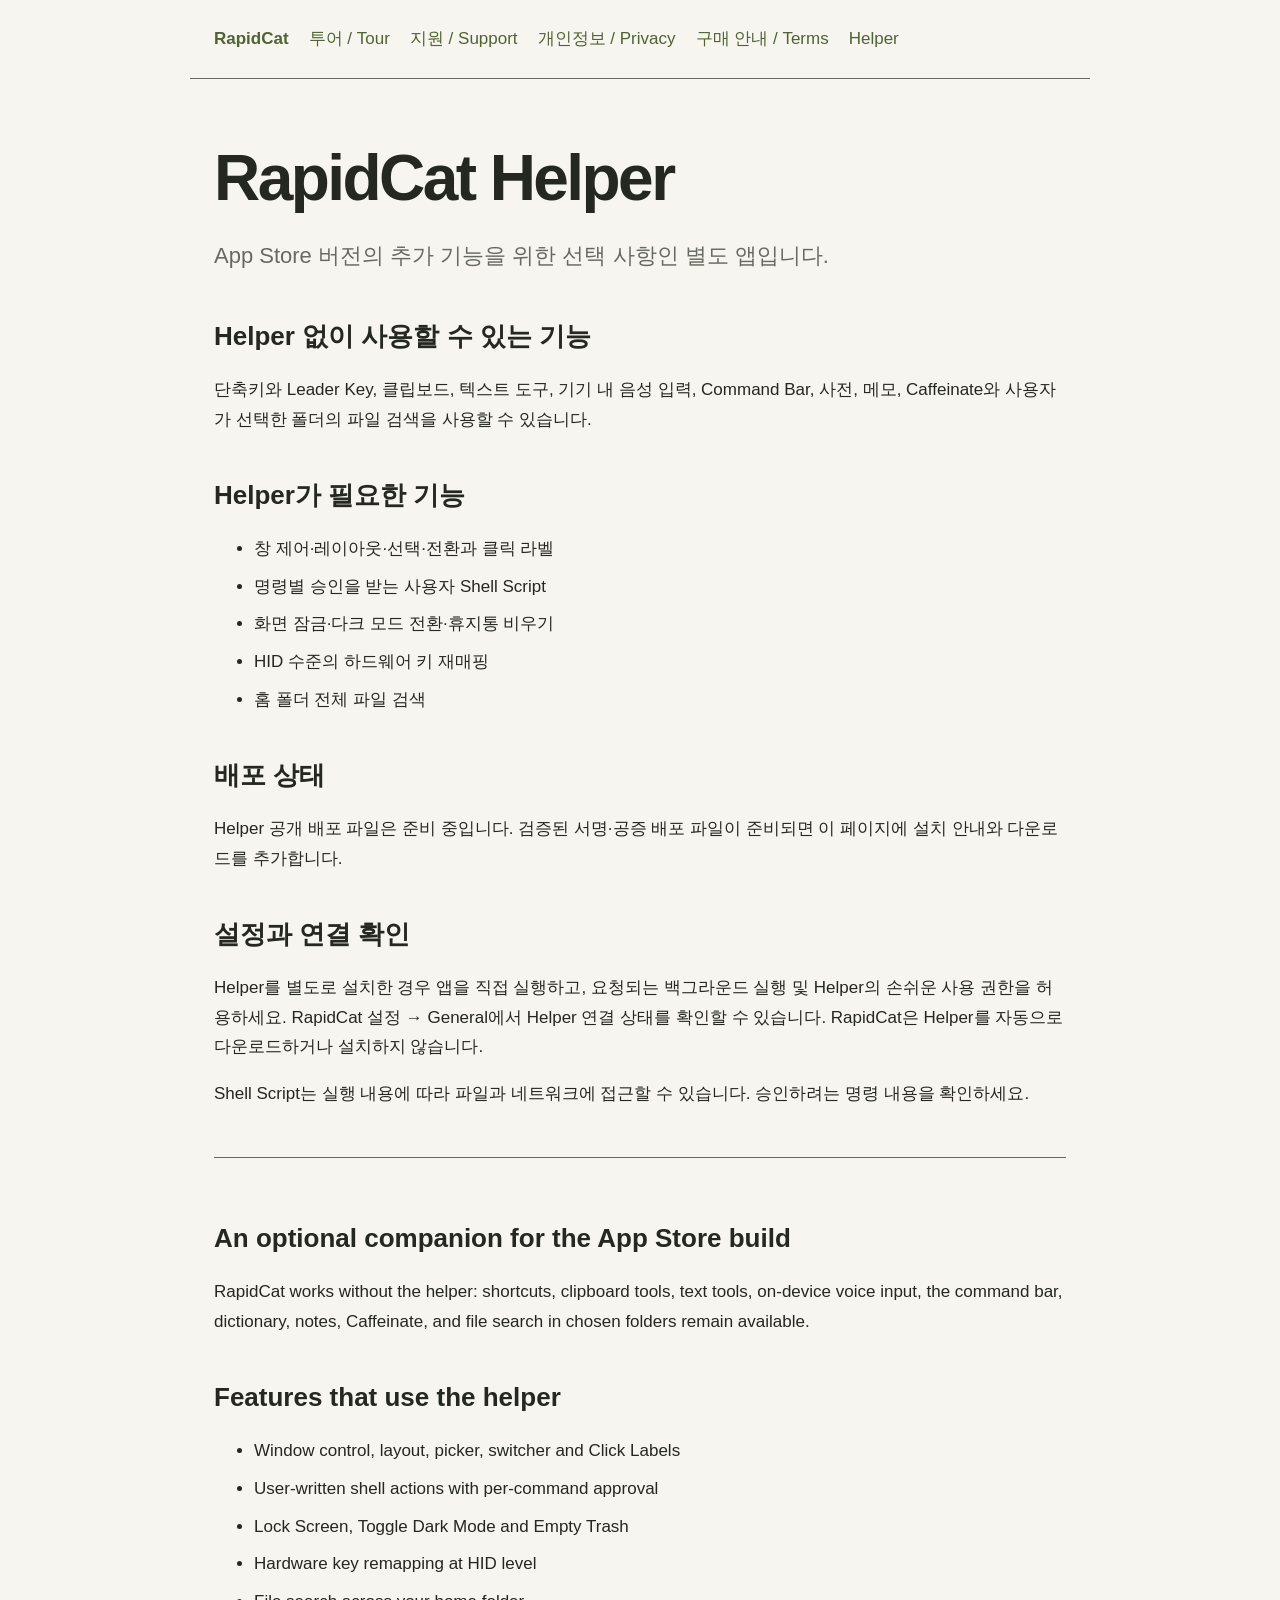
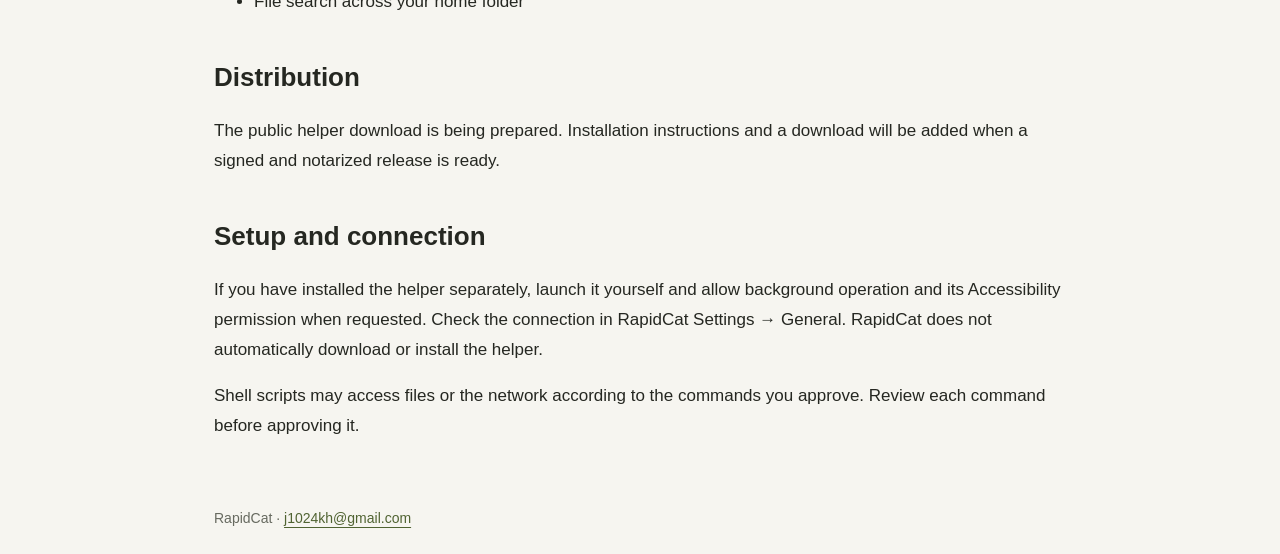
==== helper.html @ b2e02e48 "Publish RapidCat public website and release guides" ====
<!doctype html>
<html lang="ko"><head><meta charset="utf-8"><meta name="viewport" content="width=device-width,initial-scale=1"><title>RapidCat Helper — 안내 / Guide</title><meta name="description" content="RapidCat macOS productivity app — support, privacy and optional helper information"><link rel="stylesheet" href="styles.css"></head><body><nav aria-label="Main navigation"><a href="index.html"><b>RapidCat</b></a><a href="tour.html">투어 / Tour</a><a href="support.html">지원 / Support</a><a href="privacy.html">개인정보 / Privacy</a><a href="terms.html">구매 안내 / Terms</a><a href="helper.html">Helper</a></nav><main><h1>RapidCat Helper</h1><p class="lede">App Store 버전의 추가 기능을 위한 선택 사항인 별도 앱입니다.</p><h2>Helper 없이 사용할 수 있는 기능</h2><p>단축키와 Leader Key, 클립보드, 텍스트 도구, 기기 내 음성 입력, Command Bar, 사전, 메모, Caffeinate와 사용자가 선택한 폴더의 파일 검색을 사용할 수 있습니다.</p><h2>Helper가 필요한 기능</h2><ul><li>창 제어·레이아웃·선택·전환과 클릭 라벨</li><li>명령별 승인을 받는 사용자 Shell Script</li><li>화면 잠금·다크 모드 전환·휴지통 비우기</li><li>HID 수준의 하드웨어 키 재매핑</li><li>홈 폴더 전체 파일 검색</li></ul><h2>배포 상태</h2><p>Helper 공개 배포 파일은 준비 중입니다. 검증된 서명·공증 배포 파일이 준비되면 이 페이지에 설치 안내와 다운로드를 추가합니다.</p><h2>설정과 연결 확인</h2><p>Helper를 별도로 설치한 경우 앱을 직접 실행하고, 요청되는 백그라운드 실행 및 Helper의 손쉬운 사용 권한을 허용하세요. RapidCat 설정 → General에서 Helper 연결 상태를 확인할 수 있습니다. RapidCat은 Helper를 자동으로 다운로드하거나 설치하지 않습니다.</p><p>Shell Script는 실행 내용에 따라 파일과 네트워크에 접근할 수 있습니다. 승인하려는 명령 내용을 확인하세요.</p><section lang="en"><h2>An optional companion for the App Store build</h2><p>RapidCat works without the helper: shortcuts, clipboard tools, text tools, on-device voice input, the command bar, dictionary, notes, Caffeinate, and file search in chosen folders remain available.</p><h2>Features that use the helper</h2><ul><li>Window control, layout, picker, switcher and Click Labels</li><li>User-written shell actions with per-command approval</li><li>Lock Screen, Toggle Dark Mode and Empty Trash</li><li>Hardware key remapping at HID level</li><li>File search across your home folder</li></ul><h2>Distribution</h2><p>The public helper download is being prepared. Installation instructions and a download will be added when a signed and notarized release is ready.</p><h2>Setup and connection</h2><p>If you have installed the helper separately, launch it yourself and allow background operation and its Accessibility permission when requested. Check the connection in RapidCat Settings → General. RapidCat does not automatically download or install the helper.</p><p>Shell scripts may access files or the network according to the commands you approve. Review each command before approving it.</p></section></main><footer>RapidCat · <a href="mailto:j1024kh@gmail.com">j1024kh@gmail.com</a></footer></body></html>
---- styles.css ----
:root{color-scheme:light dark;--bg:#f6f5f0;--ink:#252721;--muted:#676a60;--card:#fff;--accent:#506332} @media(prefers-color-scheme:dark){:root{--bg:#171b16;--ink:#eeeede;--muted:#b3b8aa;--card:#232a21;--accent:#bfd895}}*{box-sizing:border-box}body{margin:0;background:var(--bg);color:var(--ink);font:17px/1.75 -apple-system,BlinkMacSystemFont,"Segoe UI",sans-serif}main,nav,footer{max-width:900px;margin:auto;padding:24px}nav{display:flex;flex-wrap:wrap;gap:20px;border-bottom:1px solid var(--muted)}a{color:var(--accent);text-underline-offset:4px}nav a{text-decoration:none}h1{font-size:clamp(36px,7vw,64px);line-height:1.1;letter-spacing:-.04em;margin:40px 0 24px}h2{font-size:26px;line-height:1.3;margin-top:44px}h3{font-size:20px;margin-top:28px}.lede{font-size:22px;color:var(--muted)}.card{background:var(--card);border-radius:16px;padding:24px;margin:24px 0}.tag,footer{color:var(--muted);font-size:14px}li{margin:8px 0}code{overflow-wrap:anywhere}section[lang=en]{border-top:1px solid var(--muted);margin-top:48px;padding-top:20px}a:focus-visible{outline:3px solid var(--accent);outline-offset:5px}
h1,h2,h3{word-break:keep-all;overflow-wrap:anywhere}
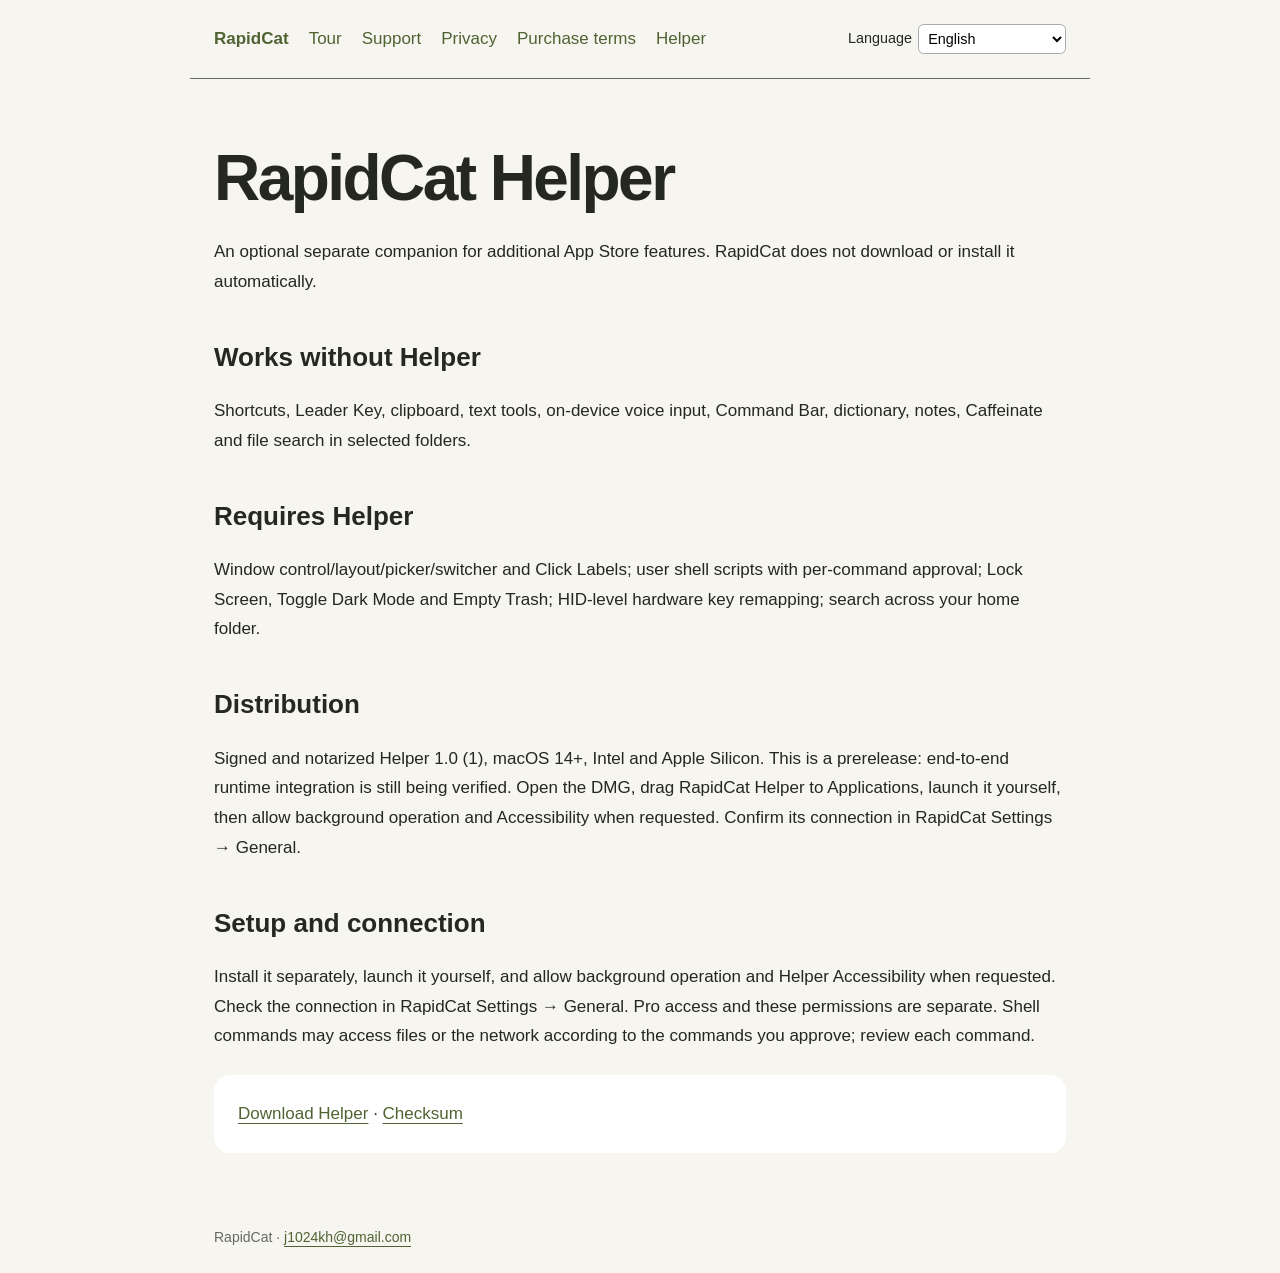
==== commit 6fc229e6: "Publish notarized Helper download and browser-language website" ====
--- a/helper.html
+++ b/helper.html
@@ -1,2 +1,2 @@
 <!doctype html>
-<html lang="ko"><head><meta charset="utf-8"><meta name="viewport" content="width=device-width,initial-scale=1"><title>RapidCat Helper — 안내 / Guide</title><meta name="description" content="RapidCat macOS productivity app — support, privacy and optional helper information"><link rel="stylesheet" href="styles.css"></head><body><nav aria-label="Main navigation"><a href="index.html"><b>RapidCat</b></a><a href="tour.html">투어 / Tour</a><a href="support.html">지원 / Support</a><a href="privacy.html">개인정보 / Privacy</a><a href="terms.html">구매 안내 / Terms</a><a href="helper.html">Helper</a></nav><main><h1>RapidCat Helper</h1><p class="lede">App Store 버전의 추가 기능을 위한 선택 사항인 별도 앱입니다.</p><h2>Helper 없이 사용할 수 있는 기능</h2><p>단축키와 Leader Key, 클립보드, 텍스트 도구, 기기 내 음성 입력, Command Bar, 사전, 메모, Caffeinate와 사용자가 선택한 폴더의 파일 검색을 사용할 수 있습니다.</p><h2>Helper가 필요한 기능</h2><ul><li>창 제어·레이아웃·선택·전환과 클릭 라벨</li><li>명령별 승인을 받는 사용자 Shell Script</li><li>화면 잠금·다크 모드 전환·휴지통 비우기</li><li>HID 수준의 하드웨어 키 재매핑</li><li>홈 폴더 전체 파일 검색</li></ul><h2>배포 상태</h2><p>Helper 공개 배포 파일은 준비 중입니다. 검증된 서명·공증 배포 파일이 준비되면 이 페이지에 설치 안내와 다운로드를 추가합니다.</p><h2>설정과 연결 확인</h2><p>Helper를 별도로 설치한 경우 앱을 직접 실행하고, 요청되는 백그라운드 실행 및 Helper의 손쉬운 사용 권한을 허용하세요. RapidCat 설정 → General에서 Helper 연결 상태를 확인할 수 있습니다. RapidCat은 Helper를 자동으로 다운로드하거나 설치하지 않습니다.</p><p>Shell Script는 실행 내용에 따라 파일과 네트워크에 접근할 수 있습니다. 승인하려는 명령 내용을 확인하세요.</p><section lang="en"><h2>An optional companion for the App Store build</h2><p>RapidCat works without the helper: shortcuts, clipboard tools, text tools, on-device voice input, the command bar, dictionary, notes, Caffeinate, and file search in chosen folders remain available.</p><h2>Features that use the helper</h2><ul><li>Window control, layout, picker, switcher and Click Labels</li><li>User-written shell actions with per-command approval</li><li>Lock Screen, Toggle Dark Mode and Empty Trash</li><li>Hardware key remapping at HID level</li><li>File search across your home folder</li></ul><h2>Distribution</h2><p>The public helper download is being prepared. Installation instructions and a download will be added when a signed and notarized release is ready.</p><h2>Setup and connection</h2><p>If you have installed the helper separately, launch it yourself and allow background operation and its Accessibility permission when requested. Check the connection in RapidCat Settings → General. RapidCat does not automatically download or install the helper.</p><p>Shell scripts may access files or the network according to the commands you approve. Review each command before approving it.</p></section></main><footer>RapidCat · <a href="mailto:j1024kh@gmail.com">j1024kh@gmail.com</a></footer></body></html>
+<html lang="en"><head><meta charset="utf-8"><meta name="viewport" content="width=device-width,initial-scale=1"><title>RapidCat — Helper</title><meta name="description" content="RapidCat macOS productivity app: support, privacy, purchase terms and optional Helper"><link rel="stylesheet" href="styles.css"><script defer src="i18n.js"></script></head><body data-page="helper"><nav id="site-navigation" aria-label="Navigation"><a href="index.html"><b>RapidCat</b></a><a href="tour.html">Tour</a><a href="support.html">Support</a><a href="privacy.html">Privacy</a><a href="terms.html">Purchase terms</a><a href="helper.html">Helper</a></nav><main id="content"><h1>RapidCat Helper</h1><p>An optional separate companion for additional App Store features. RapidCat does not download or install it automatically.</p><h2>Works without Helper</h2><p>Shortcuts, Leader Key, clipboard, text tools, on-device voice input, Command Bar, dictionary, notes, Caffeinate and file search in selected folders.</p><h2>Requires Helper</h2><p>Window control/layout/picker/switcher and Click Labels; user shell scripts with per-command approval; Lock Screen, Toggle Dark Mode and Empty Trash; HID-level hardware key remapping; search across your home folder.</p><h2>Distribution</h2><p>Signed and notarized Helper 1.0 (1), macOS 14+, Intel and Apple Silicon. This is a prerelease: end-to-end runtime integration is still being verified. Open the DMG, drag RapidCat Helper to Applications, launch it yourself, then allow background operation and Accessibility when requested. Confirm its connection in RapidCat Settings → General.</p><h2>Setup and connection</h2><p>Install it separately, launch it yourself, and allow background operation and Helper Accessibility when requested. Check the connection in RapidCat Settings → General. Pro access and these permissions are separate. Shell commands may access files or the network according to the commands you approve; review each command.</p><p><a href="https://github.com/kelvin1024/rapidcat-release/releases/download/helper-v1.0-build1/RapidCat-Helper-1.0-1.dmg">Download Helper</a> · <a href="https://github.com/kelvin1024/rapidcat-release/releases/download/helper-v1.0-build1/SHA256SUMS.txt">Checksum</a></p></main><footer>RapidCat · <a href="mailto:j1024kh@gmail.com">j1024kh@gmail.com</a></footer></body></html>
--- a/styles.css
+++ b/styles.css
@@ -1,2 +1,4 @@
  :root{color-scheme:light dark;--bg:#f6f5f0;--ink:#252721;--muted:#676a60;--card:#fff;--accent:#506332} @media(prefers-color-scheme:dark){:root{--bg:#171b16;--ink:#eeeede;--muted:#b3b8aa;--card:#232a21;--accent:#bfd895}}*{box-sizing:border-box}body{margin:0;background:var(--bg);color:var(--ink);font:17px/1.75 -apple-system,BlinkMacSystemFont,"Segoe UI",sans-serif}main,nav,footer{max-width:900px;margin:auto;padding:24px}nav{display:flex;flex-wrap:wrap;gap:20px;border-bottom:1px solid var(--muted)}a{color:var(--accent);text-underline-offset:4px}nav a{text-decoration:none}h1{font-size:clamp(36px,7vw,64px);line-height:1.1;letter-spacing:-.04em;margin:40px 0 24px}h2{font-size:26px;line-height:1.3;margin-top:44px}h3{font-size:20px;margin-top:28px}.lede{font-size:22px;color:var(--muted)}.card{background:var(--card);border-radius:16px;padding:24px;margin:24px 0}.tag,footer{color:var(--muted);font-size:14px}li{margin:8px 0}code{overflow-wrap:anywhere}section[lang=en]{border-top:1px solid var(--muted);margin-top:48px;padding-top:20px}a:focus-visible{outline:3px solid var(--accent);outline-offset:5px}
 h1,h2,h3{word-break:keep-all;overflow-wrap:anywhere}
+
+.language-choice{margin-left:auto;display:flex;align-items:center;gap:.4rem;font-size:.9rem}.language-choice select{font:inherit;padding:.3rem;border:1px solid #aaa;border-radius:.35rem;background:Canvas;color:CanvasText}nav{flex-wrap:wrap}main p{overflow-wrap:anywhere}
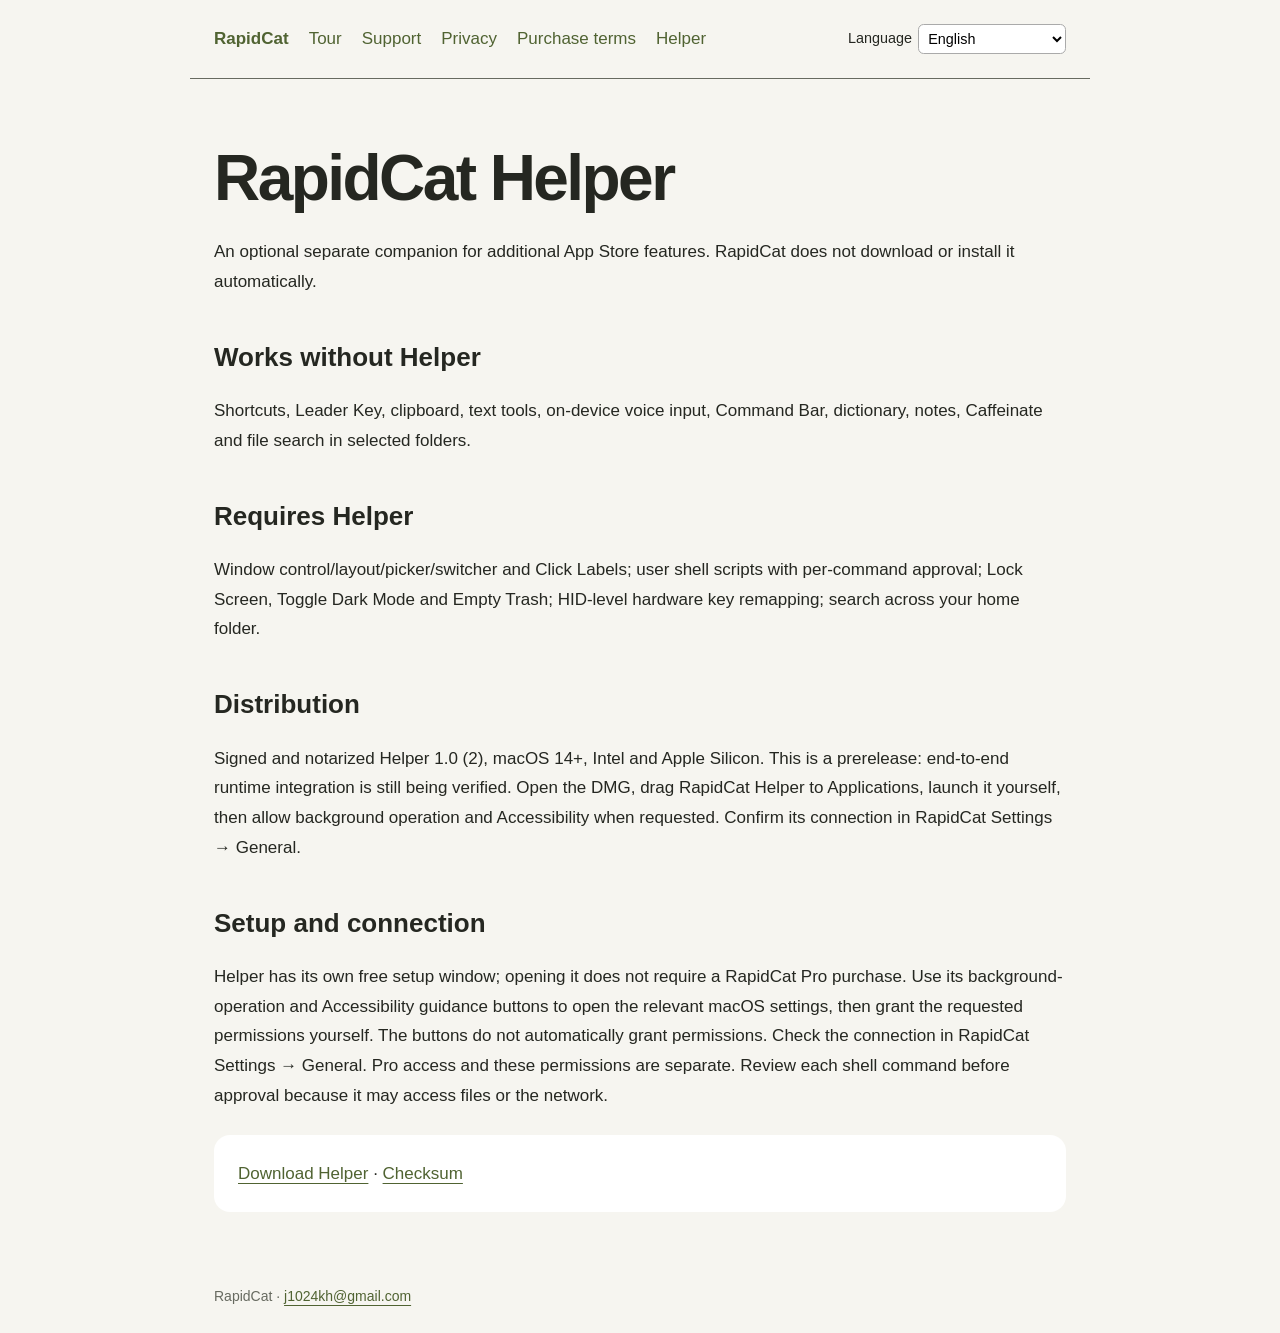
==== commit 70160c58: "Replace current Helper download and free setup instructions" ====
--- a/helper.html
+++ b/helper.html
@@ -1,2 +1,2 @@
 <!doctype html>
-<html lang="en"><head><meta charset="utf-8"><meta name="viewport" content="width=device-width,initial-scale=1"><title>RapidCat — Helper</title><meta name="description" content="RapidCat macOS productivity app: support, privacy, purchase terms and optional Helper"><link rel="stylesheet" href="styles.css"><script defer src="i18n.js"></script></head><body data-page="helper"><nav id="site-navigation" aria-label="Navigation"><a href="index.html"><b>RapidCat</b></a><a href="tour.html">Tour</a><a href="support.html">Support</a><a href="privacy.html">Privacy</a><a href="terms.html">Purchase terms</a><a href="helper.html">Helper</a></nav><main id="content"><h1>RapidCat Helper</h1><p>An optional separate companion for additional App Store features. RapidCat does not download or install it automatically.</p><h2>Works without Helper</h2><p>Shortcuts, Leader Key, clipboard, text tools, on-device voice input, Command Bar, dictionary, notes, Caffeinate and file search in selected folders.</p><h2>Requires Helper</h2><p>Window control/layout/picker/switcher and Click Labels; user shell scripts with per-command approval; Lock Screen, Toggle Dark Mode and Empty Trash; HID-level hardware key remapping; search across your home folder.</p><h2>Distribution</h2><p>Signed and notarized Helper 1.0 (1), macOS 14+, Intel and Apple Silicon. This is a prerelease: end-to-end runtime integration is still being verified. Open the DMG, drag RapidCat Helper to Applications, launch it yourself, then allow background operation and Accessibility when requested. Confirm its connection in RapidCat Settings → General.</p><h2>Setup and connection</h2><p>Install it separately, launch it yourself, and allow background operation and Helper Accessibility when requested. Check the connection in RapidCat Settings → General. Pro access and these permissions are separate. Shell commands may access files or the network according to the commands you approve; review each command.</p><p><a href="https://github.com/kelvin1024/rapidcat-release/releases/download/helper-v1.0-build1/RapidCat-Helper-1.0-1.dmg">Download Helper</a> · <a href="https://github.com/kelvin1024/rapidcat-release/releases/download/helper-v1.0-build1/SHA256SUMS.txt">Checksum</a></p></main><footer>RapidCat · <a href="mailto:j1024kh@gmail.com">j1024kh@gmail.com</a></footer></body></html>
+<html lang="en"><head><meta charset="utf-8"><meta name="viewport" content="width=device-width,initial-scale=1"><title>RapidCat — Helper</title><meta name="description" content="RapidCat macOS productivity app: support, privacy, purchase terms and optional Helper"><link rel="stylesheet" href="styles.css"><script defer src="i18n.js"></script></head><body data-page="helper"><nav id="site-navigation" aria-label="Navigation"><a href="index.html"><b>RapidCat</b></a><a href="tour.html">Tour</a><a href="support.html">Support</a><a href="privacy.html">Privacy</a><a href="terms.html">Purchase terms</a><a href="helper.html">Helper</a></nav><main id="content"><h1>RapidCat Helper</h1><p>An optional separate companion for additional App Store features. RapidCat does not download or install it automatically.</p><h2>Works without Helper</h2><p>Shortcuts, Leader Key, clipboard, text tools, on-device voice input, Command Bar, dictionary, notes, Caffeinate and file search in selected folders.</p><h2>Requires Helper</h2><p>Window control/layout/picker/switcher and Click Labels; user shell scripts with per-command approval; Lock Screen, Toggle Dark Mode and Empty Trash; HID-level hardware key remapping; search across your home folder.</p><h2>Distribution</h2><p>Signed and notarized Helper 1.0 (2), macOS 14+, Intel and Apple Silicon. This is a prerelease: end-to-end runtime integration is still being verified. Open the DMG, drag RapidCat Helper to Applications, launch it yourself, then allow background operation and Accessibility when requested. Confirm its connection in RapidCat Settings → General.</p><h2>Setup and connection</h2><p>Helper has its own free setup window; opening it does not require a RapidCat Pro purchase. Use its background-operation and Accessibility guidance buttons to open the relevant macOS settings, then grant the requested permissions yourself. The buttons do not automatically grant permissions. Check the connection in RapidCat Settings → General. Pro access and these permissions are separate. Review each shell command before approval because it may access files or the network.</p><p><a href="https://github.com/kelvin1024/rapidcat-release/releases/download/helper/RapidCat-Helper.dmg">Download Helper</a> · <a href="https://github.com/kelvin1024/rapidcat-release/releases/download/helper/SHA256SUMS.txt">Checksum</a></p></main><footer>RapidCat · <a href="mailto:j1024kh@gmail.com">j1024kh@gmail.com</a></footer></body></html>
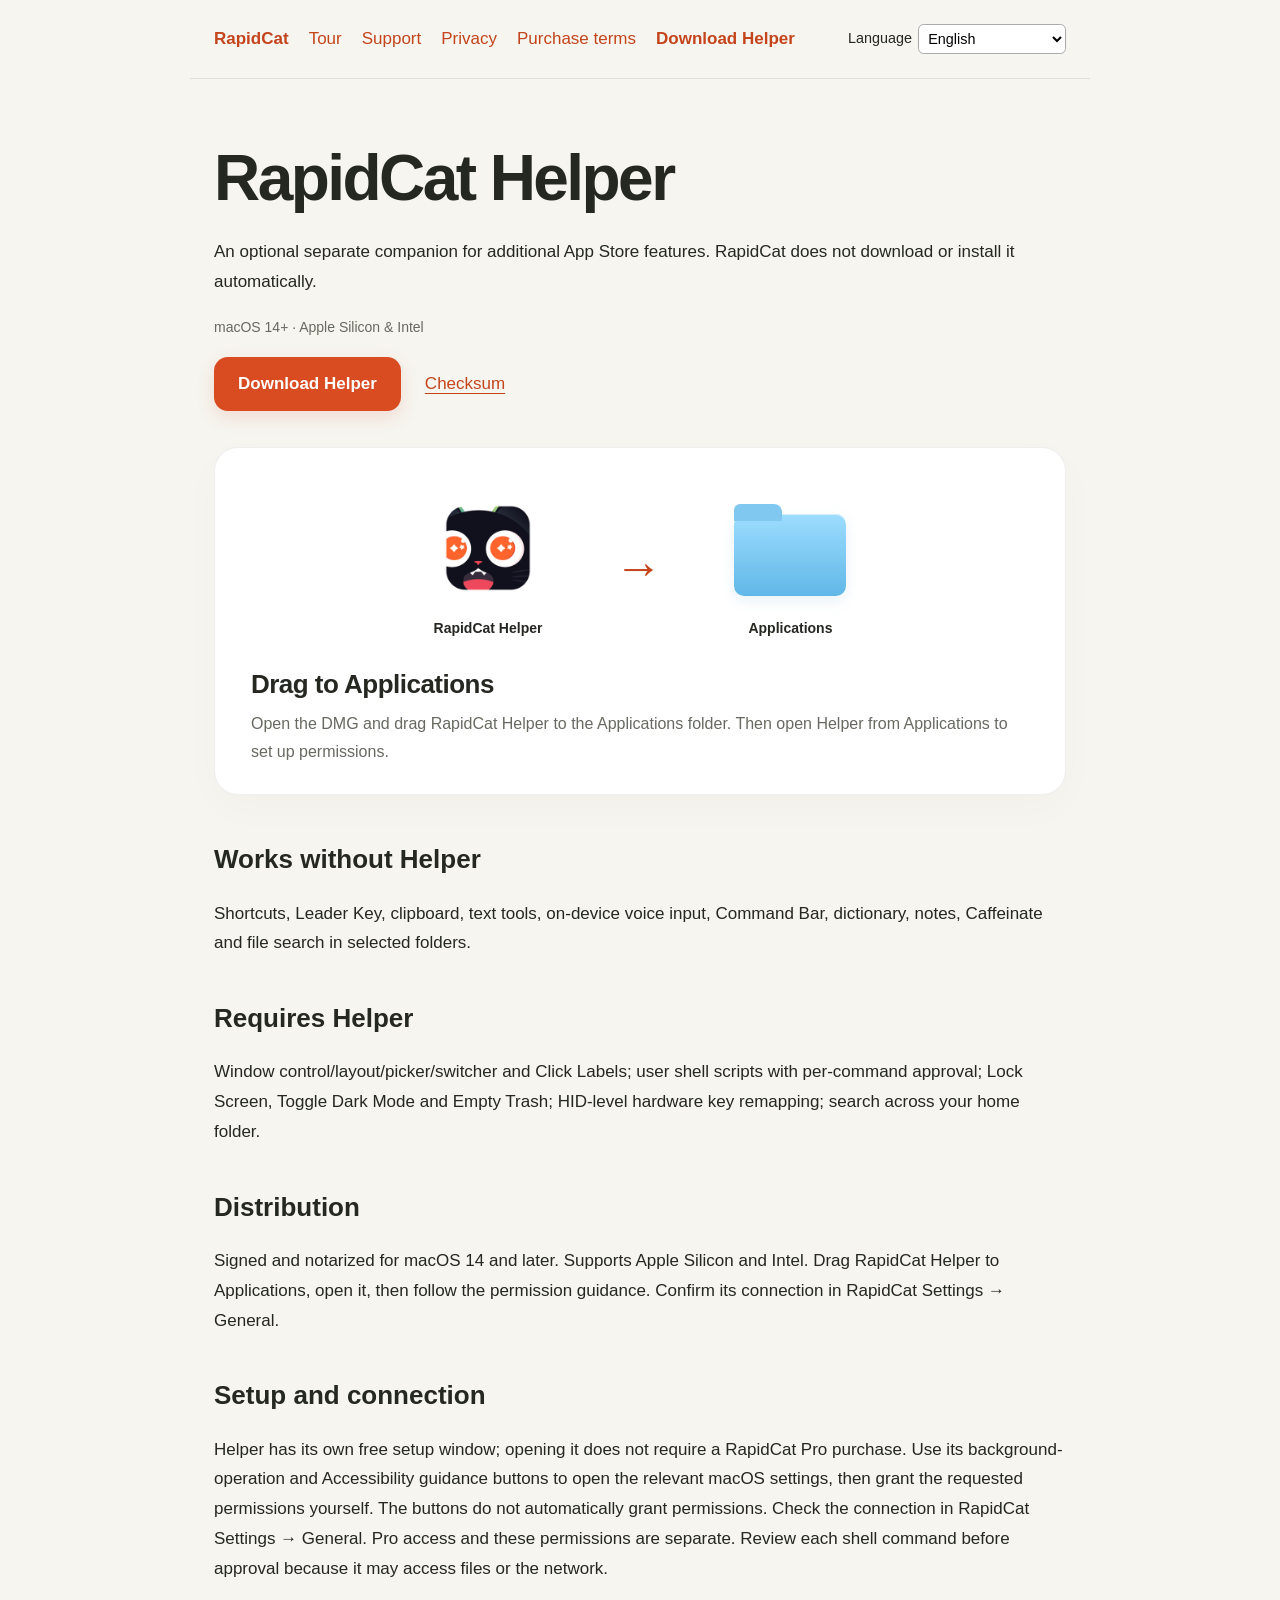
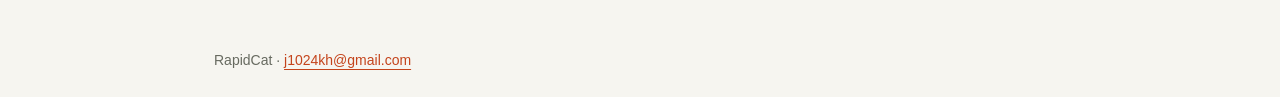
==== commit 1b8bf08d: "Prepare launch pages and a direct Helper download flow" ====
--- a/helper.html
+++ b/helper.html
@@ -1,2 +1,2 @@
 <!doctype html>
-<html lang="en"><head><meta charset="utf-8"><meta name="viewport" content="width=device-width,initial-scale=1"><title>RapidCat — Helper</title><meta name="description" content="RapidCat macOS productivity app: support, privacy, purchase terms and optional Helper"><link rel="stylesheet" href="styles.css"><script defer src="i18n.js"></script></head><body data-page="helper"><nav id="site-navigation" aria-label="Navigation"><a href="index.html"><b>RapidCat</b></a><a href="tour.html">Tour</a><a href="support.html">Support</a><a href="privacy.html">Privacy</a><a href="terms.html">Purchase terms</a><a href="helper.html">Helper</a></nav><main id="content"><h1>RapidCat Helper</h1><p>An optional separate companion for additional App Store features. RapidCat does not download or install it automatically.</p><h2>Works without Helper</h2><p>Shortcuts, Leader Key, clipboard, text tools, on-device voice input, Command Bar, dictionary, notes, Caffeinate and file search in selected folders.</p><h2>Requires Helper</h2><p>Window control/layout/picker/switcher and Click Labels; user shell scripts with per-command approval; Lock Screen, Toggle Dark Mode and Empty Trash; HID-level hardware key remapping; search across your home folder.</p><h2>Distribution</h2><p>Signed and notarized Helper 1.0 (2), macOS 14+, Intel and Apple Silicon. This is a prerelease: end-to-end runtime integration is still being verified. Open the DMG, drag RapidCat Helper to Applications, launch it yourself, then allow background operation and Accessibility when requested. Confirm its connection in RapidCat Settings → General.</p><h2>Setup and connection</h2><p>Helper has its own free setup window; opening it does not require a RapidCat Pro purchase. Use its background-operation and Accessibility guidance buttons to open the relevant macOS settings, then grant the requested permissions yourself. The buttons do not automatically grant permissions. Check the connection in RapidCat Settings → General. Pro access and these permissions are separate. Review each shell command before approval because it may access files or the network.</p><p><a href="https://github.com/kelvin1024/rapidcat-release/releases/download/helper/RapidCat-Helper.dmg">Download Helper</a> · <a href="https://github.com/kelvin1024/rapidcat-release/releases/download/helper/SHA256SUMS.txt">Checksum</a></p></main><footer>RapidCat · <a href="mailto:j1024kh@gmail.com">j1024kh@gmail.com</a></footer></body></html>
+<html lang="en"><head><meta charset="utf-8"><meta name="viewport" content="width=device-width,initial-scale=1"><title>RapidCat — Helper</title><meta name="description" content="RapidCat macOS productivity app: support, privacy, purchase terms and optional Helper"><link rel="stylesheet" href="styles.css?v=13d7dd67d742"><script defer src="i18n.js?v=284ce69a76f2"></script></head><body data-page="helper"><nav id="site-navigation" aria-label="Navigation"><a href="index.html"><b>RapidCat</b></a><a href="tour.html">Tour</a><a href="support.html">Support</a><a href="privacy.html">Privacy</a><a href="terms.html">Purchase terms</a><a href="helper.html">Download Helper</a></nav><main id="content"><h1>RapidCat Helper</h1><p>An optional separate companion for additional App Store features. RapidCat does not download or install it automatically.</p><section class="helper-download"><p class="tag">macOS 14+ · Apple Silicon &amp; Intel</p><div class="download-actions"><a class="button" href="https://github.com/kelvin1024/rapidcat-release/releases/download/helper-v1.0-build1/RapidCat-Helper-1.0-1.dmg">Download Helper</a><a href="https://github.com/kelvin1024/rapidcat-release/releases/download/helper-v1.0-build1/SHA256SUMS.txt">Checksum</a></div></section><section class="install-guide"><div class="install-diagram" aria-hidden="true"><div class="install-item"><img src="app-icon.png" alt=""><span>RapidCat Helper</span></div><span class="install-arrow">→</span><div class="install-item"><span class="folder-icon"></span><span>Applications</span></div></div><h2>Drag to Applications</h2><p>Open the DMG and drag RapidCat Helper to the Applications folder. Then open Helper from Applications to set up permissions.</p></section><h2>Works without Helper</h2><p>Shortcuts, Leader Key, clipboard, text tools, on-device voice input, Command Bar, dictionary, notes, Caffeinate and file search in selected folders.</p><h2>Requires Helper</h2><p>Window control/layout/picker/switcher and Click Labels; user shell scripts with per-command approval; Lock Screen, Toggle Dark Mode and Empty Trash; HID-level hardware key remapping; search across your home folder.</p><h2>Distribution</h2><p>Signed and notarized for macOS 14 and later. Supports Apple Silicon and Intel. Drag RapidCat Helper to Applications, open it, then follow the permission guidance. Confirm its connection in RapidCat Settings → General.</p><h2>Setup and connection</h2><p>Helper has its own free setup window; opening it does not require a RapidCat Pro purchase. Use its background-operation and Accessibility guidance buttons to open the relevant macOS settings, then grant the requested permissions yourself. The buttons do not automatically grant permissions. Check the connection in RapidCat Settings → General. Pro access and these permissions are separate. Review each shell command before approval because it may access files or the network.</p></main><footer>RapidCat · <a href="mailto:j1024kh@gmail.com">j1024kh@gmail.com</a></footer></body></html>
--- a/styles.css
+++ b/styles.css
@@ -2,3 +2,5 @@
 h1,h2,h3{word-break:keep-all;overflow-wrap:anywhere}
 
 .language-choice{margin-left:auto;display:flex;align-items:center;gap:.4rem;font-size:.9rem}.language-choice select{font:inherit;padding:.3rem;border:1px solid #aaa;border-radius:.35rem;background:Canvas;color:CanvasText}nav{flex-wrap:wrap}main p{overflow-wrap:anywhere}
+:root{--accent:#c4441c} @media(prefers-color-scheme:dark){:root{--accent:#ff906a}}
+.button{display:inline-flex;align-items:center;justify-content:center;min-height:52px;padding:12px 24px;border-radius:14px;background:#d94b21;color:#fff;text-decoration:none;font-size:17px;font-weight:650;box-shadow:0 6px 18px #d94b2126;transition:background .15s,transform .15s}.button:hover{background:#b93914;transform:translateY(-1px)}.download-actions{display:flex;align-items:center;gap:24px;flex-wrap:wrap}.helper-download{margin:0 0 36px}.helper-download .tag{margin:18px 0}.install-guide{background:var(--card);border:1px solid #8882;border-radius:24px;padding:28px 36px;margin:32px 0 48px;box-shadow:0 12px 40px #00000006}.install-diagram{display:flex;align-items:center;justify-content:center;gap:clamp(18px,6vw,72px);padding:20px 0 28px}.install-item{display:flex;flex-direction:column;align-items:center;gap:16px;font-size:14px;font-weight:550}.install-item img{width:104px;height:104px;object-fit:contain}.install-arrow{font-size:48px;color:var(--accent);font-weight:300}.folder-icon{display:block;position:relative;width:112px;height:82px;border-radius:10px;background:linear-gradient(#9dddff,#60b7e7);box-shadow:inset 0 1px 0 #ffffff88,0 5px 14px #4a9bcb20;margin:18px 0 4px}.folder-icon:before{content:'';position:absolute;top:-10px;left:0;width:48px;height:17px;border-radius:6px 8px 0 0;background:#81c8f0}.install-guide h2{font-size:26px;margin:0 0 8px;letter-spacing:-.02em}.install-guide p{margin:0;color:var(--muted);font-size:16px}.helper-download+p{margin-top:0}nav{align-items:center;border-bottom-color:#8883}nav a[aria-current=page]{font-weight:650} @media(max-width:540px){.install-guide{padding:24px 20px}.install-item img{width:78px;height:78px}.folder-icon{width:82px;height:62px;margin:12px 0 4px}.install-item{font-size:12px}.install-arrow{font-size:34px}.install-diagram{gap:20px}.button{width:100%}}
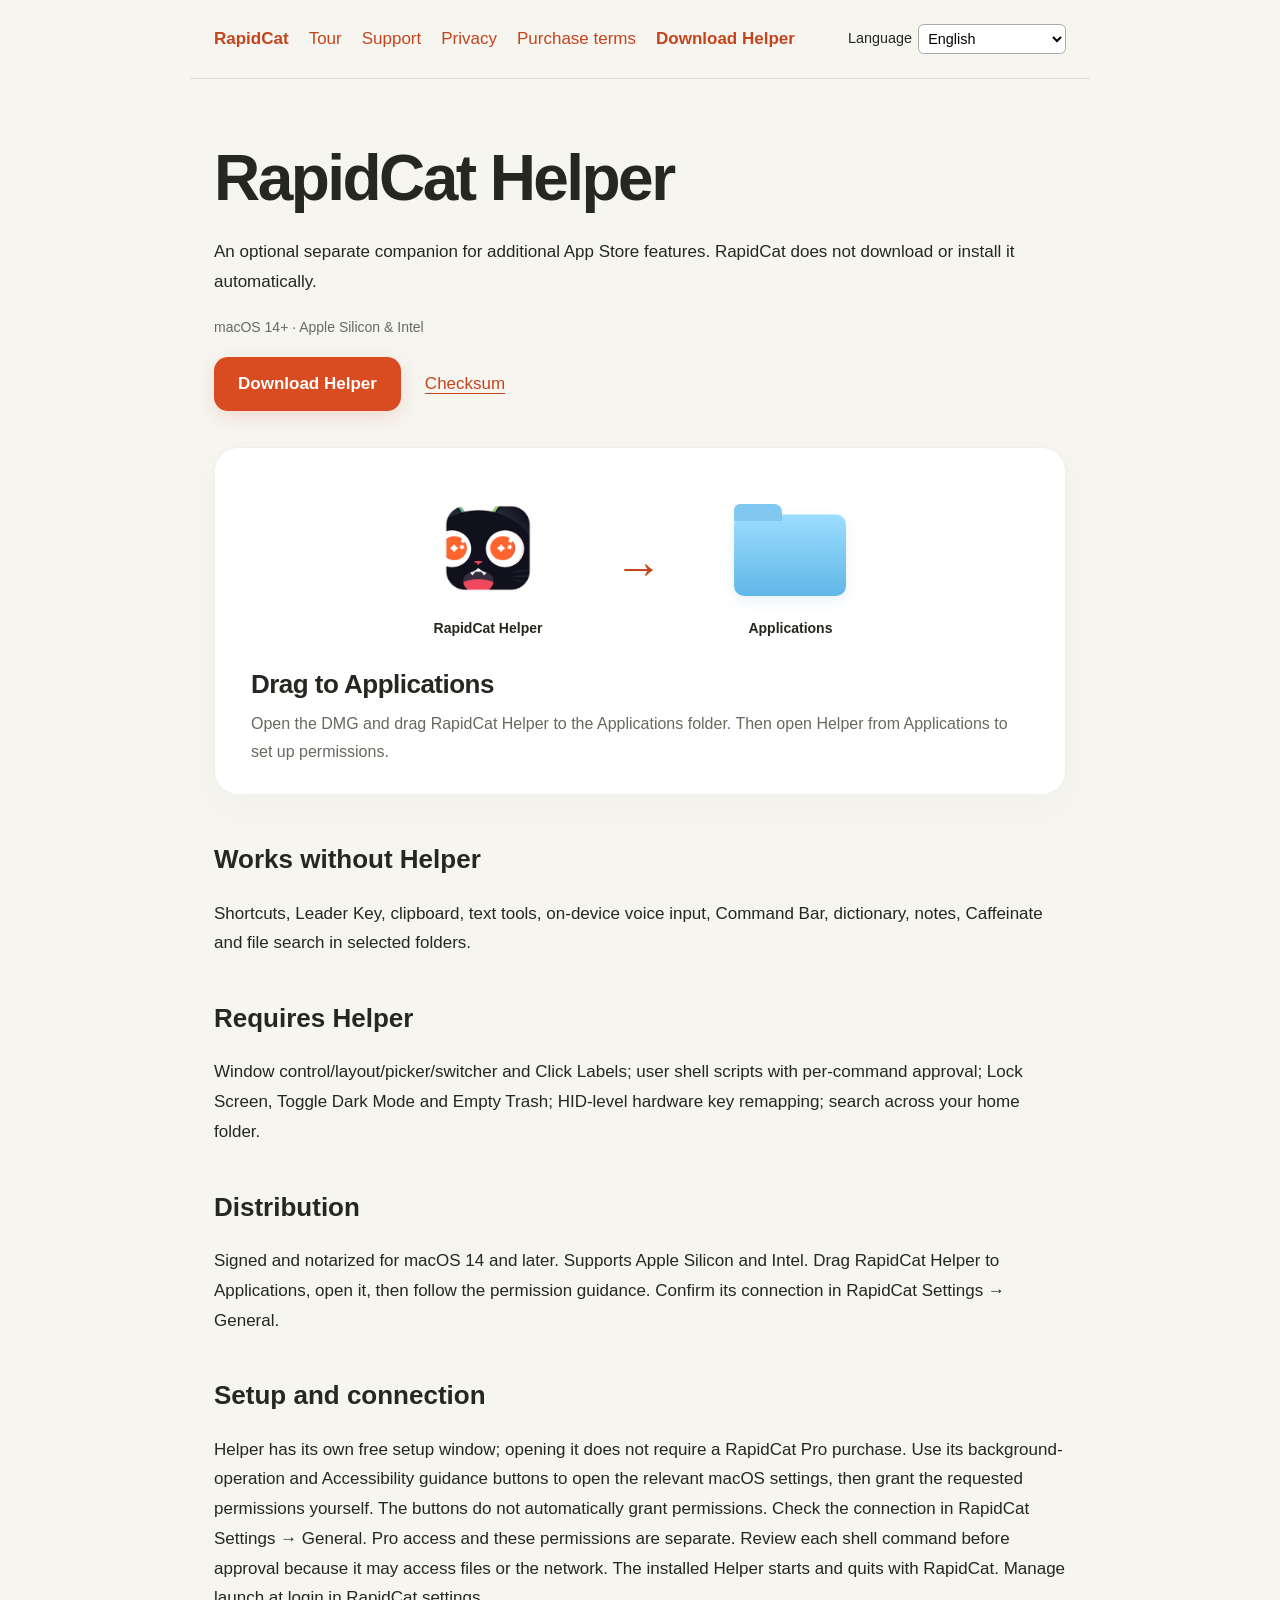
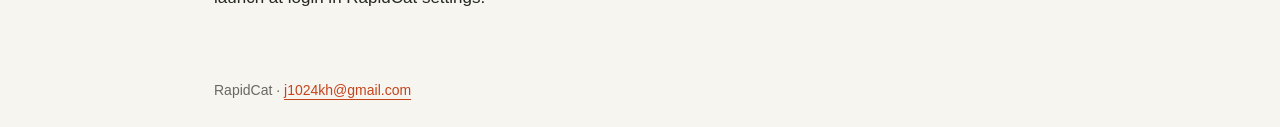
==== commit 8aa76c64: "Explain shared RapidCat and Helper lifecycle" ====
--- a/helper.html
+++ b/helper.html
@@ -1,2 +1,2 @@
 <!doctype html>
-<html lang="en"><head><meta charset="utf-8"><meta name="viewport" content="width=device-width,initial-scale=1"><title>RapidCat — Helper</title><meta name="description" content="RapidCat macOS productivity app: support, privacy, purchase terms and optional Helper"><link rel="stylesheet" href="styles.css?v=13d7dd67d742"><script defer src="i18n.js?v=284ce69a76f2"></script></head><body data-page="helper"><nav id="site-navigation" aria-label="Navigation"><a href="index.html"><b>RapidCat</b></a><a href="tour.html">Tour</a><a href="support.html">Support</a><a href="privacy.html">Privacy</a><a href="terms.html">Purchase terms</a><a href="helper.html">Download Helper</a></nav><main id="content"><h1>RapidCat Helper</h1><p>An optional separate companion for additional App Store features. RapidCat does not download or install it automatically.</p><section class="helper-download"><p class="tag">macOS 14+ · Apple Silicon &amp; Intel</p><div class="download-actions"><a class="button" href="https://github.com/kelvin1024/rapidcat-release/releases/download/helper-v1.0-build1/RapidCat-Helper-1.0-1.dmg">Download Helper</a><a href="https://github.com/kelvin1024/rapidcat-release/releases/download/helper-v1.0-build1/SHA256SUMS.txt">Checksum</a></div></section><section class="install-guide"><div class="install-diagram" aria-hidden="true"><div class="install-item"><img src="app-icon.png" alt=""><span>RapidCat Helper</span></div><span class="install-arrow">→</span><div class="install-item"><span class="folder-icon"></span><span>Applications</span></div></div><h2>Drag to Applications</h2><p>Open the DMG and drag RapidCat Helper to the Applications folder. Then open Helper from Applications to set up permissions.</p></section><h2>Works without Helper</h2><p>Shortcuts, Leader Key, clipboard, text tools, on-device voice input, Command Bar, dictionary, notes, Caffeinate and file search in selected folders.</p><h2>Requires Helper</h2><p>Window control/layout/picker/switcher and Click Labels; user shell scripts with per-command approval; Lock Screen, Toggle Dark Mode and Empty Trash; HID-level hardware key remapping; search across your home folder.</p><h2>Distribution</h2><p>Signed and notarized for macOS 14 and later. Supports Apple Silicon and Intel. Drag RapidCat Helper to Applications, open it, then follow the permission guidance. Confirm its connection in RapidCat Settings → General.</p><h2>Setup and connection</h2><p>Helper has its own free setup window; opening it does not require a RapidCat Pro purchase. Use its background-operation and Accessibility guidance buttons to open the relevant macOS settings, then grant the requested permissions yourself. The buttons do not automatically grant permissions. Check the connection in RapidCat Settings → General. Pro access and these permissions are separate. Review each shell command before approval because it may access files or the network.</p></main><footer>RapidCat · <a href="mailto:j1024kh@gmail.com">j1024kh@gmail.com</a></footer></body></html>
+<html lang="en"><head><meta charset="utf-8"><meta name="viewport" content="width=device-width,initial-scale=1"><title>RapidCat — Helper</title><meta name="description" content="RapidCat macOS productivity app: support, privacy, purchase terms and optional Helper"><link rel="stylesheet" href="styles.css?v=13d7dd67d742"><script defer src="i18n.js?v=23dfeed4201a"></script></head><body data-page="helper"><nav id="site-navigation" aria-label="Navigation"><a href="index.html"><b>RapidCat</b></a><a href="tour.html">Tour</a><a href="support.html">Support</a><a href="privacy.html">Privacy</a><a href="terms.html">Purchase terms</a><a href="helper.html">Download Helper</a></nav><main id="content"><h1>RapidCat Helper</h1><p>An optional separate companion for additional App Store features. RapidCat does not download or install it automatically.</p><section class="helper-download"><p class="tag">macOS 14+ · Apple Silicon &amp; Intel</p><div class="download-actions"><a class="button" href="https://github.com/kelvin1024/rapidcat-release/releases/download/helper-v1.0-build1/RapidCat-Helper-1.0-1.dmg">Download Helper</a><a href="https://github.com/kelvin1024/rapidcat-release/releases/download/helper-v1.0-build1/SHA256SUMS.txt">Checksum</a></div></section><section class="install-guide"><div class="install-diagram" aria-hidden="true"><div class="install-item"><img src="app-icon.png" alt=""><span>RapidCat Helper</span></div><span class="install-arrow">→</span><div class="install-item"><span class="folder-icon"></span><span>Applications</span></div></div><h2>Drag to Applications</h2><p>Open the DMG and drag RapidCat Helper to the Applications folder. Then open Helper from Applications to set up permissions.</p></section><h2>Works without Helper</h2><p>Shortcuts, Leader Key, clipboard, text tools, on-device voice input, Command Bar, dictionary, notes, Caffeinate and file search in selected folders.</p><h2>Requires Helper</h2><p>Window control/layout/picker/switcher and Click Labels; user shell scripts with per-command approval; Lock Screen, Toggle Dark Mode and Empty Trash; HID-level hardware key remapping; search across your home folder.</p><h2>Distribution</h2><p>Signed and notarized for macOS 14 and later. Supports Apple Silicon and Intel. Drag RapidCat Helper to Applications, open it, then follow the permission guidance. Confirm its connection in RapidCat Settings → General.</p><h2>Setup and connection</h2><p>Helper has its own free setup window; opening it does not require a RapidCat Pro purchase. Use its background-operation and Accessibility guidance buttons to open the relevant macOS settings, then grant the requested permissions yourself. The buttons do not automatically grant permissions. Check the connection in RapidCat Settings → General. Pro access and these permissions are separate. Review each shell command before approval because it may access files or the network. The installed Helper starts and quits with RapidCat. Manage launch at login in RapidCat settings.</p></main><footer>RapidCat · <a href="mailto:j1024kh@gmail.com">j1024kh@gmail.com</a></footer></body></html>
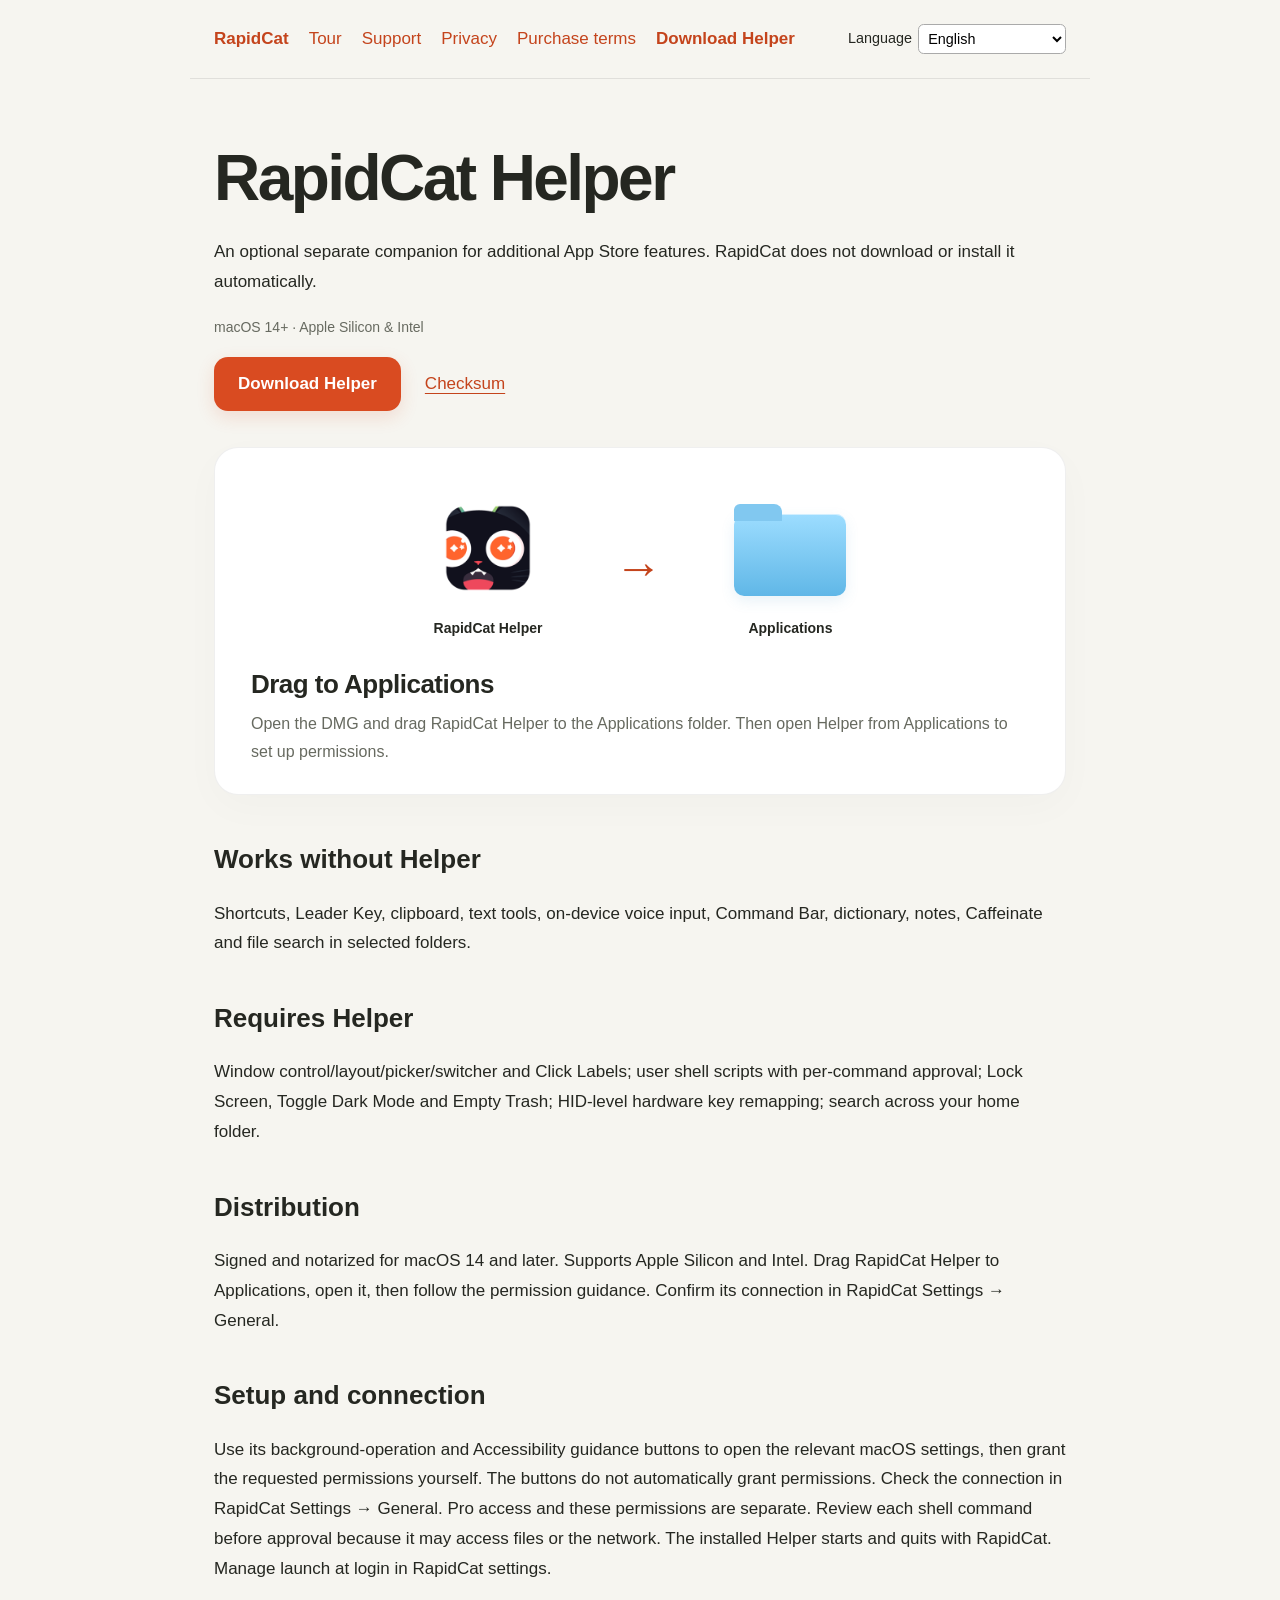
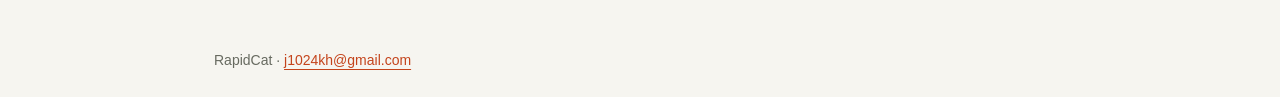
==== commit 127c118f: "Remove unnecessary Helper purchase messaging" ====
--- a/helper.html
+++ b/helper.html
@@ -1,2 +1,2 @@
 <!doctype html>
-<html lang="en"><head><meta charset="utf-8"><meta name="viewport" content="width=device-width,initial-scale=1"><title>RapidCat — Helper</title><meta name="description" content="RapidCat macOS productivity app: support, privacy, purchase terms and optional Helper"><link rel="stylesheet" href="styles.css?v=13d7dd67d742"><script defer src="i18n.js?v=23dfeed4201a"></script></head><body data-page="helper"><nav id="site-navigation" aria-label="Navigation"><a href="index.html"><b>RapidCat</b></a><a href="tour.html">Tour</a><a href="support.html">Support</a><a href="privacy.html">Privacy</a><a href="terms.html">Purchase terms</a><a href="helper.html">Download Helper</a></nav><main id="content"><h1>RapidCat Helper</h1><p>An optional separate companion for additional App Store features. RapidCat does not download or install it automatically.</p><section class="helper-download"><p class="tag">macOS 14+ · Apple Silicon &amp; Intel</p><div class="download-actions"><a class="button" href="https://github.com/kelvin1024/rapidcat-release/releases/download/helper-v1.0-build1/RapidCat-Helper-1.0-1.dmg">Download Helper</a><a href="https://github.com/kelvin1024/rapidcat-release/releases/download/helper-v1.0-build1/SHA256SUMS.txt">Checksum</a></div></section><section class="install-guide"><div class="install-diagram" aria-hidden="true"><div class="install-item"><img src="app-icon.png" alt=""><span>RapidCat Helper</span></div><span class="install-arrow">→</span><div class="install-item"><span class="folder-icon"></span><span>Applications</span></div></div><h2>Drag to Applications</h2><p>Open the DMG and drag RapidCat Helper to the Applications folder. Then open Helper from Applications to set up permissions.</p></section><h2>Works without Helper</h2><p>Shortcuts, Leader Key, clipboard, text tools, on-device voice input, Command Bar, dictionary, notes, Caffeinate and file search in selected folders.</p><h2>Requires Helper</h2><p>Window control/layout/picker/switcher and Click Labels; user shell scripts with per-command approval; Lock Screen, Toggle Dark Mode and Empty Trash; HID-level hardware key remapping; search across your home folder.</p><h2>Distribution</h2><p>Signed and notarized for macOS 14 and later. Supports Apple Silicon and Intel. Drag RapidCat Helper to Applications, open it, then follow the permission guidance. Confirm its connection in RapidCat Settings → General.</p><h2>Setup and connection</h2><p>Helper has its own free setup window; opening it does not require a RapidCat Pro purchase. Use its background-operation and Accessibility guidance buttons to open the relevant macOS settings, then grant the requested permissions yourself. The buttons do not automatically grant permissions. Check the connection in RapidCat Settings → General. Pro access and these permissions are separate. Review each shell command before approval because it may access files or the network. The installed Helper starts and quits with RapidCat. Manage launch at login in RapidCat settings.</p></main><footer>RapidCat · <a href="mailto:j1024kh@gmail.com">j1024kh@gmail.com</a></footer></body></html>
+<html lang="en"><head><meta charset="utf-8"><meta name="viewport" content="width=device-width,initial-scale=1"><title>RapidCat — Helper</title><meta name="description" content="RapidCat macOS productivity app: support, privacy, purchase terms and optional Helper"><link rel="stylesheet" href="styles.css?v=13d7dd67d742"><script defer src="i18n.js?v=c7e241afcd58"></script></head><body data-page="helper"><nav id="site-navigation" aria-label="Navigation"><a href="index.html"><b>RapidCat</b></a><a href="tour.html">Tour</a><a href="support.html">Support</a><a href="privacy.html">Privacy</a><a href="terms.html">Purchase terms</a><a href="helper.html">Download Helper</a></nav><main id="content"><h1>RapidCat Helper</h1><p>An optional separate companion for additional App Store features. RapidCat does not download or install it automatically.</p><section class="helper-download"><p class="tag">macOS 14+ · Apple Silicon &amp; Intel</p><div class="download-actions"><a class="button" href="https://github.com/kelvin1024/rapidcat-release/releases/download/helper-v1.0-build1/RapidCat-Helper-1.0-1.dmg">Download Helper</a><a href="https://github.com/kelvin1024/rapidcat-release/releases/download/helper-v1.0-build1/SHA256SUMS.txt">Checksum</a></div></section><section class="install-guide"><div class="install-diagram" aria-hidden="true"><div class="install-item"><img src="app-icon.png" alt=""><span>RapidCat Helper</span></div><span class="install-arrow">→</span><div class="install-item"><span class="folder-icon"></span><span>Applications</span></div></div><h2>Drag to Applications</h2><p>Open the DMG and drag RapidCat Helper to the Applications folder. Then open Helper from Applications to set up permissions.</p></section><h2>Works without Helper</h2><p>Shortcuts, Leader Key, clipboard, text tools, on-device voice input, Command Bar, dictionary, notes, Caffeinate and file search in selected folders.</p><h2>Requires Helper</h2><p>Window control/layout/picker/switcher and Click Labels; user shell scripts with per-command approval; Lock Screen, Toggle Dark Mode and Empty Trash; HID-level hardware key remapping; search across your home folder.</p><h2>Distribution</h2><p>Signed and notarized for macOS 14 and later. Supports Apple Silicon and Intel. Drag RapidCat Helper to Applications, open it, then follow the permission guidance. Confirm its connection in RapidCat Settings → General.</p><h2>Setup and connection</h2><p>Use its background-operation and Accessibility guidance buttons to open the relevant macOS settings, then grant the requested permissions yourself. The buttons do not automatically grant permissions. Check the connection in RapidCat Settings → General. Pro access and these permissions are separate. Review each shell command before approval because it may access files or the network. The installed Helper starts and quits with RapidCat. Manage launch at login in RapidCat settings.</p></main><footer>RapidCat · <a href="mailto:j1024kh@gmail.com">j1024kh@gmail.com</a></footer></body></html>
